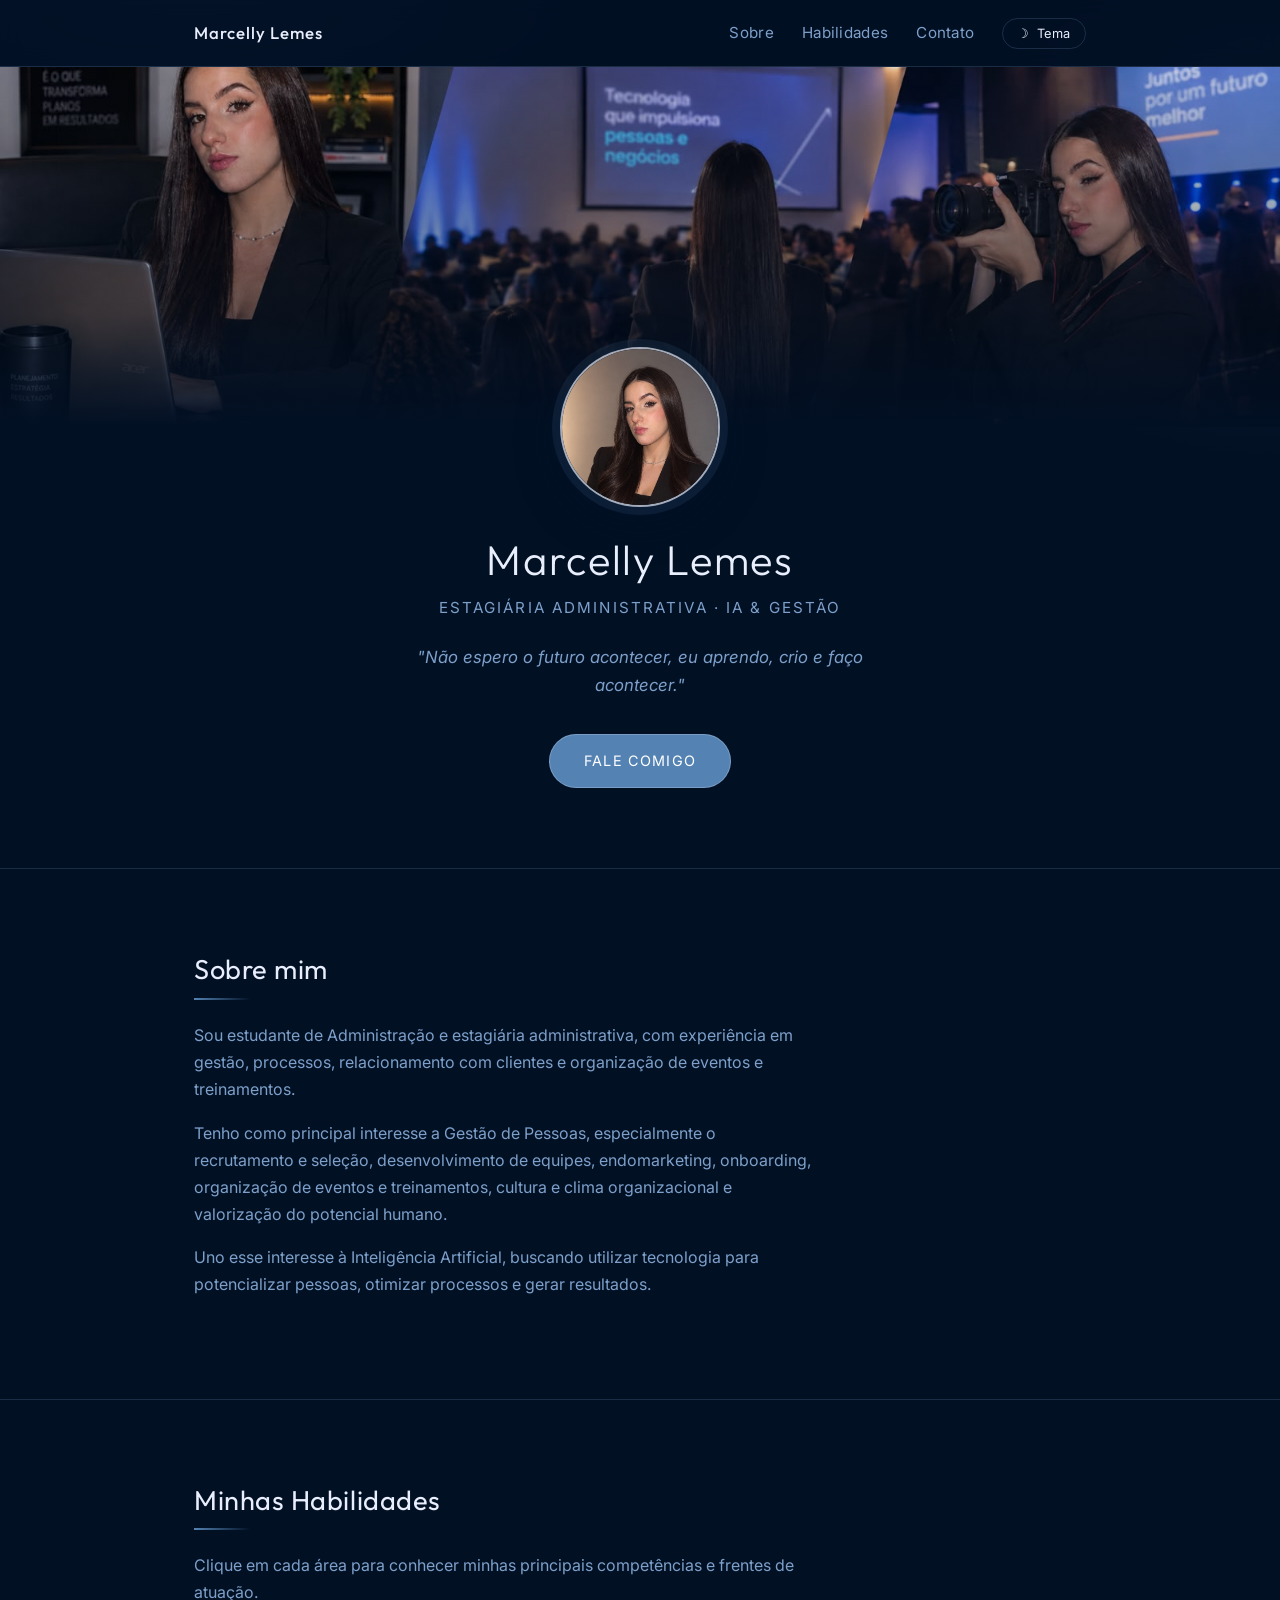
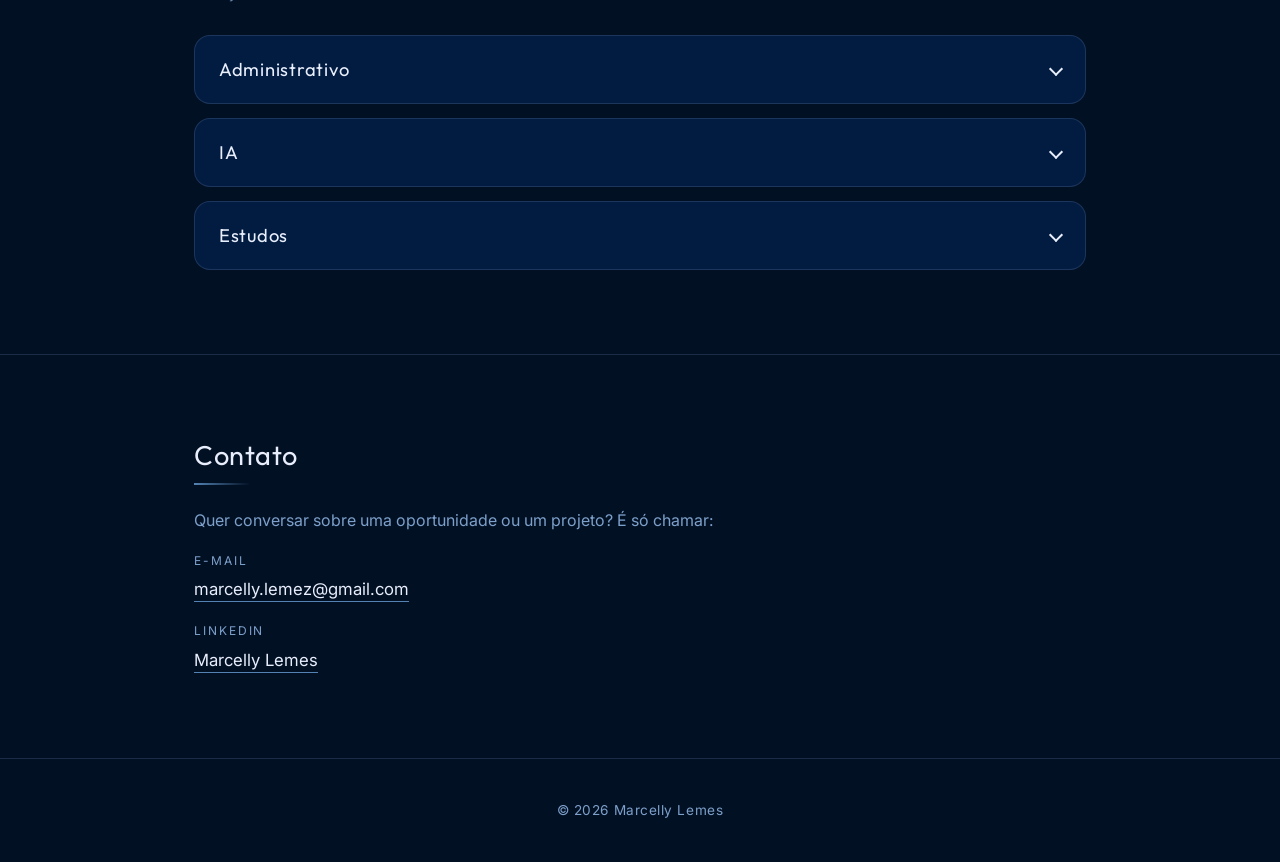
==== index.html @ 2c360062 "Site pessoal da Marcelly Lemes Página única em HTML/CSS/JS puros: topo com foto e capa, seções Sobre" ====
<!DOCTYPE html>
<html lang="pt-BR" data-theme="dark">
<head>
  <meta charset="UTF-8" />
  <meta name="viewport" content="width=device-width, initial-scale=1.0" />
  <title>Marcelly Lemes | Estagiária Administrativa</title>

  <!--
    Fontes do Google Fonts:
    - Outfit: títulos (ar geométrico e futurista)
    - Inter: texto do corpo (bem legível em telas)
    É só um <link>, não precisa instalar nada.
  -->
  <link rel="preconnect" href="https://fonts.googleapis.com" />
  <link rel="preconnect" href="https://fonts.gstatic.com" crossorigin />
  <link href="https://fonts.googleapis.com/css2?family=Inter:wght@400;500;600&family=Outfit:wght@300;400;500;600&display=swap" rel="stylesheet" />

  <!-- Caminho relativo: funciona mesmo se o site estiver numa subpasta -->
  <link rel="stylesheet" href="style.css" />

  <!--
    Este script roda ANTES da página aparecer.
    Lê o tema salvo no navegador e aplica no <html>, para o site
    já abrir na cor certa, sem "piscar".
  -->
  <script>
    (function () {
      try {
        var temaSalvo = localStorage.getItem("tema");
        if (temaSalvo === "light" || temaSalvo === "dark") {
          document.documentElement.setAttribute("data-theme", temaSalvo);
        }
      } catch (e) {
        // Se o navegador bloquear o localStorage, seguimos com o tema padrão.
      }
    })();
  </script>
</head>

<body>
  <!-- ======================= CABEÇALHO / MENU ======================= -->
  <header class="cabecalho">
    <div class="container cabecalho__conteudo">
      <a href="#topo" class="cabecalho__logo">Marcelly Lemes</a>

      <!-- Botão que vira "três risquinhos" no celular -->
      <button
        class="menu-botao"
        id="menuBotao"
        aria-label="Abrir menu"
        aria-expanded="false"
        aria-controls="menuLista"
      >
        <span class="menu-botao__risco"></span>
        <span class="menu-botao__risco"></span>
        <span class="menu-botao__risco"></span>
      </button>

      <nav class="menu">
        <ul class="menu__lista" id="menuLista">
          <li><a href="#sobre" class="menu__link">Sobre</a></li>
          <li><a href="#habilidades" class="menu__link">Habilidades</a></li>
          <li><a href="#contato" class="menu__link">Contato</a></li>
          <li>
            <!-- Botão que alterna entre tema escuro e claro -->
            <button class="tema-botao" id="temaBotao" aria-label="Alternar tema">
              <span class="tema-botao__icone" aria-hidden="true">&#9789;</span>
              <span class="tema-botao__texto">Tema</span>
            </button>
          </li>
        </ul>
      </nav>
    </div>
  </header>

  <main>
    <!-- ======================= TOPO (HERO) ======================= -->
    <section class="hero" id="topo">
      <!-- Imagem de capa ao fundo (com degradê por cima, feito no CSS) -->
      <div class="hero__capa" aria-hidden="true"></div>

      <div class="container hero__conteudo">
        <!-- Foto de perfil circular -->
        <img
          class="hero__foto"
          src="img/perfil.jpg"
          alt="Foto de Marcelly Lemes"
          width="160"
          height="160"
        />

        <h1 class="hero__titulo">Marcelly Lemes</h1>
        <p class="hero__cargo">Estagiária Administrativa &middot; IA &amp; Gestão</p>
        <p class="hero__frase">
          "Não espero o futuro acontecer, eu aprendo, crio e faço acontecer."
        </p>
        <a
          href="https://wa.me/qr/GWLLVHUDILP6O1"
          class="botao"
          target="_blank"
          rel="noopener"
        >Fale comigo</a>
      </div>
    </section>

    <!-- ======================= SOBRE ======================= -->
    <section class="secao secao--animada" id="sobre">
      <div class="container">
        <h2 class="secao__titulo">Sobre mim</h2>
        <p class="secao__texto">
          Sou estudante de Administração e estagiária administrativa, com
          experiência em gestão, processos, relacionamento com clientes e
          organização de eventos e treinamentos.
        </p>
        <p class="secao__texto">
          Tenho como principal interesse a Gestão de Pessoas, especialmente o
          recrutamento e seleção, desenvolvimento de equipes, endomarketing,
          onboarding, organização de eventos e treinamentos, cultura e clima
          organizacional e valorização do potencial humano.
        </p>
        <p class="secao__texto">
          Uno esse interesse à Inteligência Artificial, buscando utilizar
          tecnologia para potencializar pessoas, otimizar processos e gerar
          resultados.
        </p>
      </div>
    </section>

    <!-- ======================= HABILIDADES (ACORDEÃO) ======================= -->
    <section class="secao secao--animada" id="habilidades">
      <div class="container">
        <h2 class="secao__titulo">Minhas Habilidades</h2>
        <p class="secao__texto">
          Clique em cada área para conhecer minhas principais competências e
          frentes de atuação.
        </p>

        <!--
          Cada "habilidade" é um botão (o título) + um painel (a lista).
          O JavaScript abre um painel por vez e fecha os outros.
        -->
        <div class="acordeao" id="acordeao">

          <!-- Habilidade 1 -->
          <div class="acordeao__item">
            <button
              class="acordeao__titulo"
              aria-expanded="false"
              aria-controls="painel-administrativo"
              id="botao-administrativo"
            >
              <span>Administrativo</span>
              <span class="acordeao__seta" aria-hidden="true"></span>
            </button>
            <div
              class="acordeao__painel"
              id="painel-administrativo"
              role="region"
              aria-labelledby="botao-administrativo"
            >
              <ul class="acordeao__lista">
                <li>Organização de processos, rotinas administrativas, documentos e suporte às operações.</li>
                <li>Acompanhamento financeiro, lançamento de boletos e notas fiscais, organização de informações, controles, apoio à tomada de decisões e cobrança.</li>
                <li><strong>Relacionamento com Clientes:</strong> atendimento, comunicação, acompanhamento de clientes e construção de relacionamentos profissionais.</li>
                <li>Organização, acompanhamento e controle de contratos e documentos.</li>
                <li>Gerenciamento das mídias sociais, planejamento de ações, criação de conteúdos, comunicação digital e criação das estratégias de divulgação.</li>
                <li>Planejamento e organização de eventos, palestras, workshops, treinamentos e experiências educacionais.</li>
              </ul>
            </div>
          </div>

          <!-- Habilidade 2 -->
          <div class="acordeao__item">
            <button
              class="acordeao__titulo"
              aria-expanded="false"
              aria-controls="painel-ia"
              id="botao-ia"
            >
              <span>IA</span>
              <span class="acordeao__seta" aria-hidden="true"></span>
            </button>
            <div
              class="acordeao__painel"
              id="painel-ia"
              role="region"
              aria-labelledby="botao-ia"
            >
              <ul class="acordeao__lista">
                <li>Aplicação de ferramentas de IA para otimizar processos, aumentar produtividade e desenvolver novas soluções.</li>
                <li>Utilização da Inteligência Artificial para análise de informações, automação de tarefas, geração de relatórios e apoio à tomada de decisões.</li>
                <li><strong>Apoio Pedagógico e em Sala de Aula:</strong> suporte na organização, preparação e execução de aulas, treinamentos e atividades práticas.</li>
                <li>Desenvolvimento e estruturação de sites, páginas, projetos digitais e soluções voltadas para negócios.</li>
                <li>Criação e estruturação de automações para reduzir tarefas repetitivas, melhorar processos e aumentar a eficiência.</li>
              </ul>
            </div>
          </div>

          <!-- Habilidade 3 -->
          <div class="acordeao__item">
            <button
              class="acordeao__titulo"
              aria-expanded="false"
              aria-controls="painel-estudos"
              id="botao-estudos"
            >
              <span>Estudos</span>
              <span class="acordeao__seta" aria-hidden="true"></span>
            </button>
            <div
              class="acordeao__painel"
              id="painel-estudos"
              role="region"
              aria-labelledby="botao-estudos"
            >
              <ul class="acordeao__lista">
                <li>Busca contínua por conhecimento, novas tecnologias, ferramentas e metodologias aplicáveis ao mercado.</li>
                <li><strong>Projetos de Pesquisa e Inovação:</strong> participação em projetos científicos relacionados à Inteligência Artificial e sua aplicação no ambiente educacional.</li>
                <li><strong>Gestão de Empresas:</strong> visão integrada de processos, pessoas, tecnologia e estratégias para apoiar o desenvolvimento e os resultados das organizações.</li>
                <li><strong>Tecnologia e Inovação:</strong> integração entre tecnologia, Inteligência Artificial e gestão para desenvolver soluções práticas e inovadoras.</li>
              </ul>
            </div>
          </div>

        </div>
      </div>
    </section>

    <!-- ======================= CONTATO ======================= -->
    <section class="secao secao--animada" id="contato">
      <div class="container">
        <h2 class="secao__titulo">Contato</h2>
        <p class="secao__texto">
          Quer conversar sobre uma oportunidade ou um projeto? É só chamar:
        </p>
        <ul class="contato__lista">
          <li>
            <span class="contato__rotulo">E-mail</span>
            <a href="mailto:marcelly.lemez@gmail.com" class="contato__link">
              marcelly.lemez@gmail.com
            </a>
          </li>
          <li>
            <span class="contato__rotulo">LinkedIn</span>
            <a
              href="https://www.linkedin.com/in/marcellylemes"
              class="contato__link"
              target="_blank"
              rel="noopener"
            >
              Marcelly Lemes
            </a>
          </li>
        </ul>
      </div>
    </section>
  </main>

  <!-- ======================= RODAPÉ ======================= -->
  <footer class="rodape">
    <div class="container">
      <p>&copy; <span id="ano"></span> Marcelly Lemes</p>
    </div>
  </footer>

  <!-- Caminho relativo para o JavaScript -->
  <script src="script.js"></script>
</body>
</html>
---- style.css ----
/* =====================================================================
   VARIÁVEIS DE COR  (TEMA ESCURO = PADRÃO)
   ---------------------------------------------------------------------
   Todas as cores ficam guardadas aqui, em "variáveis CSS".
   Para mudar o visual do site inteiro, basta trocar estes valores.
   Paleta em tons de azul: do azul quase preto ao azul acinzentado.
   ===================================================================== */
:root {
  --cor-fundo: #021024;          /* fundo geral (azul mais escuro) */
  --cor-superficie: #052659;     /* cartões, cabeçalho, acordeão */
  --cor-destaque: #5483b3;       /* botões, links, detalhes */
  --cor-texto-suave: #7da0ca;    /* textos secundários (azul acinzentado) */
  --cor-texto: #e8eefb;          /* texto principal (branco levemente azul) */

  --cor-borda: rgba(125, 160, 202, 0.20);   /* linhas e bordas sutis */
  --cor-brilho: rgba(84, 131, 179, 0.35);   /* brilho azul suave */

  --largura-maxima: 940px;       /* largura máxima do conteúdo */
  --raio: 16px;                  /* arredondamento das bordas */
  --transicao: 0.25s ease;       /* velocidade padrão das animações */
}

/* =====================================================================
   TEMA CLARO
   ---------------------------------------------------------------------
   Quando o <html> recebe data-theme="light" (pelo botão de tema),
   só reescrevemos as cores. O resto do CSS continua igual.
   ===================================================================== */
:root[data-theme="light"] {
  --cor-fundo: #eef3fa;
  --cor-superficie: #ffffff;
  --cor-destaque: #052659;
  --cor-texto-suave: #5a7aa5;
  --cor-texto: #021024;

  --cor-borda: rgba(5, 38, 89, 0.14);
  --cor-brilho: rgba(84, 131, 179, 0.22);
}

/* =====================================================================
   RESET BÁSICO
   ---------------------------------------------------------------------
   Tira margens/paddings padrão do navegador e faz padding + borda
   contarem dentro da largura do elemento (box-sizing).
   ===================================================================== */
* {
  margin: 0;
  padding: 0;
  box-sizing: border-box;
}

/* Rolagem suave ao clicar nos links de âncora (#sobre, #contato...) */
html {
  scroll-behavior: smooth;
}

/* =====================================================================
   CORPO DA PÁGINA
   ---------------------------------------------------------------------
   O fundo tem, além da cor sólida, dois "brilhos" de luz azul bem
   suaves (radial-gradient) que dão o toque futurista sem poluir.
   ===================================================================== */
body {
  color: var(--cor-texto);
  background-color: var(--cor-fundo);
  background-image:
    radial-gradient(60vw 40vw at 15% -10%, rgba(84, 131, 179, 0.18), transparent 60%),
    radial-gradient(50vw 40vw at 100% 20%, rgba(125, 160, 202, 0.12), transparent 55%);
  background-attachment: fixed;   /* os brilhos ficam parados ao rolar */
  font-family: "Inter", -apple-system, BlinkMacSystemFont, "Segoe UI", Roboto, sans-serif;
  line-height: 1.7;
  transition: background-color var(--transicao), color var(--transicao);
}

/* Títulos usam a fonte Outfit, leve e com letras mais espaçadas */
h1, h2, h3 {
  font-family: "Outfit", -apple-system, BlinkMacSystemFont, "Segoe UI", Roboto, sans-serif;
  font-weight: 400;
  line-height: 1.2;
  letter-spacing: 0.02em;
}

/* =====================================================================
   CONTAINER  (centraliza o conteúdo e limita a largura)
   ===================================================================== */
.container {
  width: 100%;
  max-width: var(--largura-maxima);
  margin: 0 auto;
  padding: 0 24px;
}

/* =====================================================================
   CABEÇALHO / MENU
   ===================================================================== */
.cabecalho {
  position: sticky;              /* gruda no topo ao rolar */
  top: 0;
  z-index: 20;
  background-color: color-mix(in srgb, var(--cor-fundo) 80%, transparent);
  backdrop-filter: blur(10px);   /* leve desfoque no que passa por trás */
  border-bottom: 1px solid var(--cor-borda);
  transition: background-color var(--transicao), border-color var(--transicao);
}

.cabecalho__conteudo {
  display: flex;
  align-items: center;
  justify-content: space-between;
  min-height: 66px;
}

.cabecalho__logo {
  font-family: "Outfit", sans-serif;
  font-weight: 500;
  font-size: 1.05rem;
  letter-spacing: 0.06em;
  color: var(--cor-texto);
  text-decoration: none;
}

.menu__lista {
  list-style: none;              /* tira as bolinhas da lista */
  display: flex;
  align-items: center;
  gap: 28px;
}

.menu__link {
  color: var(--cor-texto-suave);
  text-decoration: none;
  font-size: 0.95rem;
  letter-spacing: 0.02em;
  transition: color var(--transicao);
}

.menu__link:hover {
  color: var(--cor-texto);
}

/* Botão de alternar tema (formato de "pílula") */
.tema-botao {
  display: inline-flex;
  align-items: center;
  gap: 7px;
  background: transparent;
  border: 1px solid var(--cor-borda);
  color: var(--cor-texto);
  padding: 7px 14px;
  border-radius: 999px;
  cursor: pointer;
  font-family: inherit;
  font-size: 0.8rem;
  letter-spacing: 0.04em;
  transition: border-color var(--transicao), color var(--transicao), background-color var(--transicao);
}

.tema-botao:hover {
  border-color: var(--cor-destaque);
  background-color: color-mix(in srgb, var(--cor-destaque) 14%, transparent);
}

/* =====================================================================
   BOTÃO "TRÊS RISQUINHOS" (HAMBÚRGUER)
   ---------------------------------------------------------------------
   Escondido no computador; aparece só no celular (ver @media no fim).
   ===================================================================== */
.menu-botao {
  display: none;
  flex-direction: column;
  gap: 5px;
  background: transparent;
  border: none;
  cursor: pointer;
  padding: 8px;
}

.menu-botao__risco {
  display: block;
  width: 24px;
  height: 2px;
  background-color: var(--cor-texto);
  transition: transform var(--transicao), opacity var(--transicao);
}

/* Menu aberto: os riscos viram um "X" */
.menu-botao.ativo .menu-botao__risco:nth-child(1) {
  transform: translateY(7px) rotate(45deg);
}
.menu-botao.ativo .menu-botao__risco:nth-child(2) {
  opacity: 0;
}
.menu-botao.ativo .menu-botao__risco:nth-child(3) {
  transform: translateY(-7px) rotate(-45deg);
}

/* =====================================================================
   TOPO (HERO)
   ===================================================================== */
.hero {
  position: relative;
  overflow: hidden;
  text-align: center;
  padding-bottom: 80px;          /* espaço só embaixo; a capa fica no topo */
}

/* Faixa de capa no topo.
   A imagem tem proporção 1600x595. Usando "aspect-ratio" igual à da
   imagem, a faixa tem exatamente a altura certa para mostrar a foto
   INTEIRA, sem cortar. O max-height evita que fique gigante em telas
   muito largas. */
.hero__capa {
  width: 100%;
  aspect-ratio: 1600 / 595;
  max-height: 360px;
  background-image:
    linear-gradient(180deg, rgba(2, 16, 36, 0.10) 0%, rgba(2, 16, 36, 0.50) 68%, var(--cor-fundo) 100%),
    url("img/capa.jpg");
  background-position: center;
  background-size: cover;
}

/* Conteúdo do topo: vem logo abaixo da capa, mas com margem negativa
   para a foto de perfil "subir" e ficar por cima da faixa. */
.hero__conteudo {
  position: relative;
  z-index: 1;
  margin-top: -80px;
  display: flex;
  flex-direction: column;
  align-items: center;
}

/* Foto de perfil redonda, com borda fina e brilho azul suave */
.hero__foto {
  width: 160px;
  height: 160px;
  border-radius: 50%;
  object-fit: cover;             /* recorta a foto sem distorcer */
  object-position: center 20%;   /* mostra a parte de cima (o rosto), não o centro */
  border: 2px solid rgba(232, 238, 251, 0.7);
  box-shadow: 0 0 0 8px rgba(84, 131, 179, 0.12),
              0 12px 40px rgba(2, 16, 36, 0.6);
  margin-bottom: 28px;
}

.hero__titulo {
  font-size: 2.6rem;
  font-weight: 300;
  letter-spacing: 0.04em;
  /* Usa a cor de texto do tema (não mais branco fixo), porque o título
     fica sobre o fundo da seção, não sobre a foto — no tema claro esse
     fundo é claro, e um branco fixo ficaria invisível. */
  color: var(--cor-texto);
}

.hero__cargo {
  margin-top: 10px;
  font-size: 0.95rem;
  letter-spacing: 0.14em;
  text-transform: uppercase;
  color: var(--cor-texto-suave);
}

.hero__frase {
  max-width: 480px;
  margin: 22px auto 34px;
  color: var(--cor-texto-suave);  /* acompanha o tema, em vez de um tom fixo */
  font-style: italic;
  font-size: 1.05rem;
}

/* =====================================================================
   BOTÃO PRINCIPAL  (ex.: "Fale comigo")
   ===================================================================== */
.botao {
  display: inline-block;
  background-color: var(--cor-destaque);
  color: #ffffff;
  text-decoration: none;
  font-size: 0.9rem;
  letter-spacing: 0.08em;
  text-transform: uppercase;
  padding: 14px 34px;
  border-radius: 999px;
  border: 1px solid rgba(232, 238, 251, 0.25);
  transition: transform var(--transicao), box-shadow var(--transicao);
}

.botao:hover {
  transform: translateY(-2px);
  box-shadow: 0 10px 30px var(--cor-brilho);
}

/* =====================================================================
   SEÇÕES (Sobre, Habilidades, Contato)
   ===================================================================== */
.secao {
  padding: 84px 0;
  border-top: 1px solid var(--cor-borda);
}

/* Título com uma linha fina em degradê azul embaixo (toque futurista) */
.secao__titulo {
  position: relative;
  font-size: 1.7rem;
  font-weight: 400;
  padding-bottom: 14px;
  margin-bottom: 22px;
}

.secao__titulo::after {
  content: "";
  position: absolute;
  left: 0;
  bottom: 0;
  width: 56px;
  height: 2px;
  background: linear-gradient(90deg, var(--cor-destaque), transparent);
}

.secao__texto {
  color: var(--cor-texto-suave);
  margin-bottom: 16px;
  max-width: 620px;
}

/* =====================================================================
   ANIMAÇÃO DE ENTRADA
   ---------------------------------------------------------------------
   As seções com a classe "secao--animada" começam invisíveis e um
   pouco abaixo. O JavaScript adiciona a classe "visivel" quando a
   seção entra na tela, e aí ela sobe suavemente.
   ===================================================================== */
.secao--animada {
  opacity: 0;
  transform: translateY(24px);
  transition: opacity 0.6s ease, transform 0.6s ease;
}

.secao--animada.visivel {
  opacity: 1;
  transform: translateY(0);
}

/* Se a pessoa preferir menos animações no sistema, respeitamos isso */
@media (prefers-reduced-motion: reduce) {
  .secao--animada {
    opacity: 1;
    transform: none;
    transition: none;
  }
  html {
    scroll-behavior: auto;
  }
}

/* =====================================================================
   ACORDEÃO DE HABILIDADES
   ---------------------------------------------------------------------
   Cada item tem um título (botão) e um painel (a lista de funções).
   O painel abre com uma transição de altura. Um abre por vez.
   ===================================================================== */
.acordeao {
  margin-top: 28px;
  display: flex;
  flex-direction: column;
  gap: 14px;
}

.acordeao__item {
  background-color: color-mix(in srgb, var(--cor-superficie) 55%, transparent);
  border: 1px solid var(--cor-borda);
  border-radius: var(--raio);
  overflow: hidden;
  transition: border-color var(--transicao), box-shadow var(--transicao);
}

/* Item aberto ganha um leve brilho azul na borda */
.acordeao__item.aberto {
  border-color: var(--cor-destaque);
  box-shadow: 0 0 28px var(--cor-brilho);
}

.acordeao__titulo {
  width: 100%;
  display: flex;
  align-items: center;
  justify-content: space-between;
  gap: 16px;
  background: transparent;
  border: none;
  cursor: pointer;
  color: var(--cor-texto);
  font-family: "Outfit", sans-serif;
  font-size: 1.15rem;
  letter-spacing: 0.04em;
  padding: 22px 24px;
  text-align: left;
  transition: color var(--transicao);
}

.acordeao__titulo:hover {
  color: var(--cor-destaque);
}

/* Seta: um pequeno "v" feito com duas bordas, que gira quando abre */
.acordeao__seta {
  width: 10px;
  height: 10px;
  border-right: 2px solid currentColor;
  border-bottom: 2px solid currentColor;
  transform: rotate(45deg);           /* aponta para baixo */
  transition: transform var(--transicao);
  flex-shrink: 0;
}

.acordeao__item.aberto .acordeao__seta {
  transform: rotate(-135deg);         /* aponta para cima quando aberto */
}

/* Painel: fechado tem altura 0; o JavaScript define a altura real ao abrir */
.acordeao__painel {
  max-height: 0;
  overflow: hidden;
  transition: max-height 0.35s ease;
}

.acordeao__lista {
  list-style: none;
  padding: 4px 24px 24px;
  display: flex;
  flex-direction: column;
  gap: 12px;
}

.acordeao__lista li {
  position: relative;
  padding-left: 20px;
  color: var(--cor-texto-suave);
  line-height: 1.6;              /* respiro extra: os textos agora são mais longos */
}

/* Quando a função tem um "rótulo" em destaque (ex.: "Relacionamento com Clientes:") */
.acordeao__lista li strong {
  color: var(--cor-texto);
  font-weight: 600;
}

/* Marcador em forma de "+" delicado antes de cada função */
.acordeao__lista li::before {
  content: "+";
  position: absolute;
  left: 0;
  top: 0;
  color: var(--cor-destaque);
}

/* =====================================================================
   CONTATO
   ===================================================================== */
.contato__lista {
  list-style: none;
  display: flex;
  flex-direction: column;
  gap: 18px;
  margin-top: 6px;
}

.contato__rotulo {
  display: block;
  font-size: 0.75rem;
  letter-spacing: 0.16em;
  text-transform: uppercase;
  color: var(--cor-texto-suave);
  margin-bottom: 4px;
}

.contato__link {
  color: var(--cor-texto);
  text-decoration: none;
  font-size: 1.05rem;
  border-bottom: 1px solid var(--cor-destaque);
  padding-bottom: 2px;
  transition: color var(--transicao);
}

.contato__link:hover {
  color: var(--cor-destaque);
}

/* =====================================================================
   RODAPÉ
   ===================================================================== */
.rodape {
  padding: 40px 0;
  border-top: 1px solid var(--cor-borda);
  text-align: center;
  color: var(--cor-texto-suave);
  font-size: 0.85rem;
  letter-spacing: 0.04em;
}

/* =====================================================================
   RESPONSIVO — CELULAR E TABLET (telas até 820px)
   ---------------------------------------------------------------------
   O menu horizontal some e vira o botão de três risquinhos.
   A lista de links aparece só quando o menu está aberto.
   ===================================================================== */
@media (max-width: 820px) {
  .menu-botao {
    display: flex;
  }

  .menu__lista {
    display: none;
    position: absolute;
    top: 66px;
    left: 0;
    right: 0;
    flex-direction: column;
    gap: 0;
    background-color: var(--cor-fundo);
    border-bottom: 1px solid var(--cor-borda);
    padding: 8px 0 16px;
  }

  .menu__lista.aberto {
    display: flex;
  }

  .menu__lista li {
    width: 100%;
  }

  .menu__link {
    display: block;
    padding: 14px 24px;
  }

  .menu__lista li:last-child {
    padding: 12px 24px 0;
  }

  .hero {
    padding-bottom: 60px;
  }

  .hero__titulo {
    font-size: 2rem;
  }

  .hero__foto {
    width: 130px;
    height: 130px;
  }

  /* No celular a foto sobe um pouco menos sobre a capa */
  .hero__conteudo {
    margin-top: -64px;
  }

  .secao {
    padding: 60px 0;
  }
}
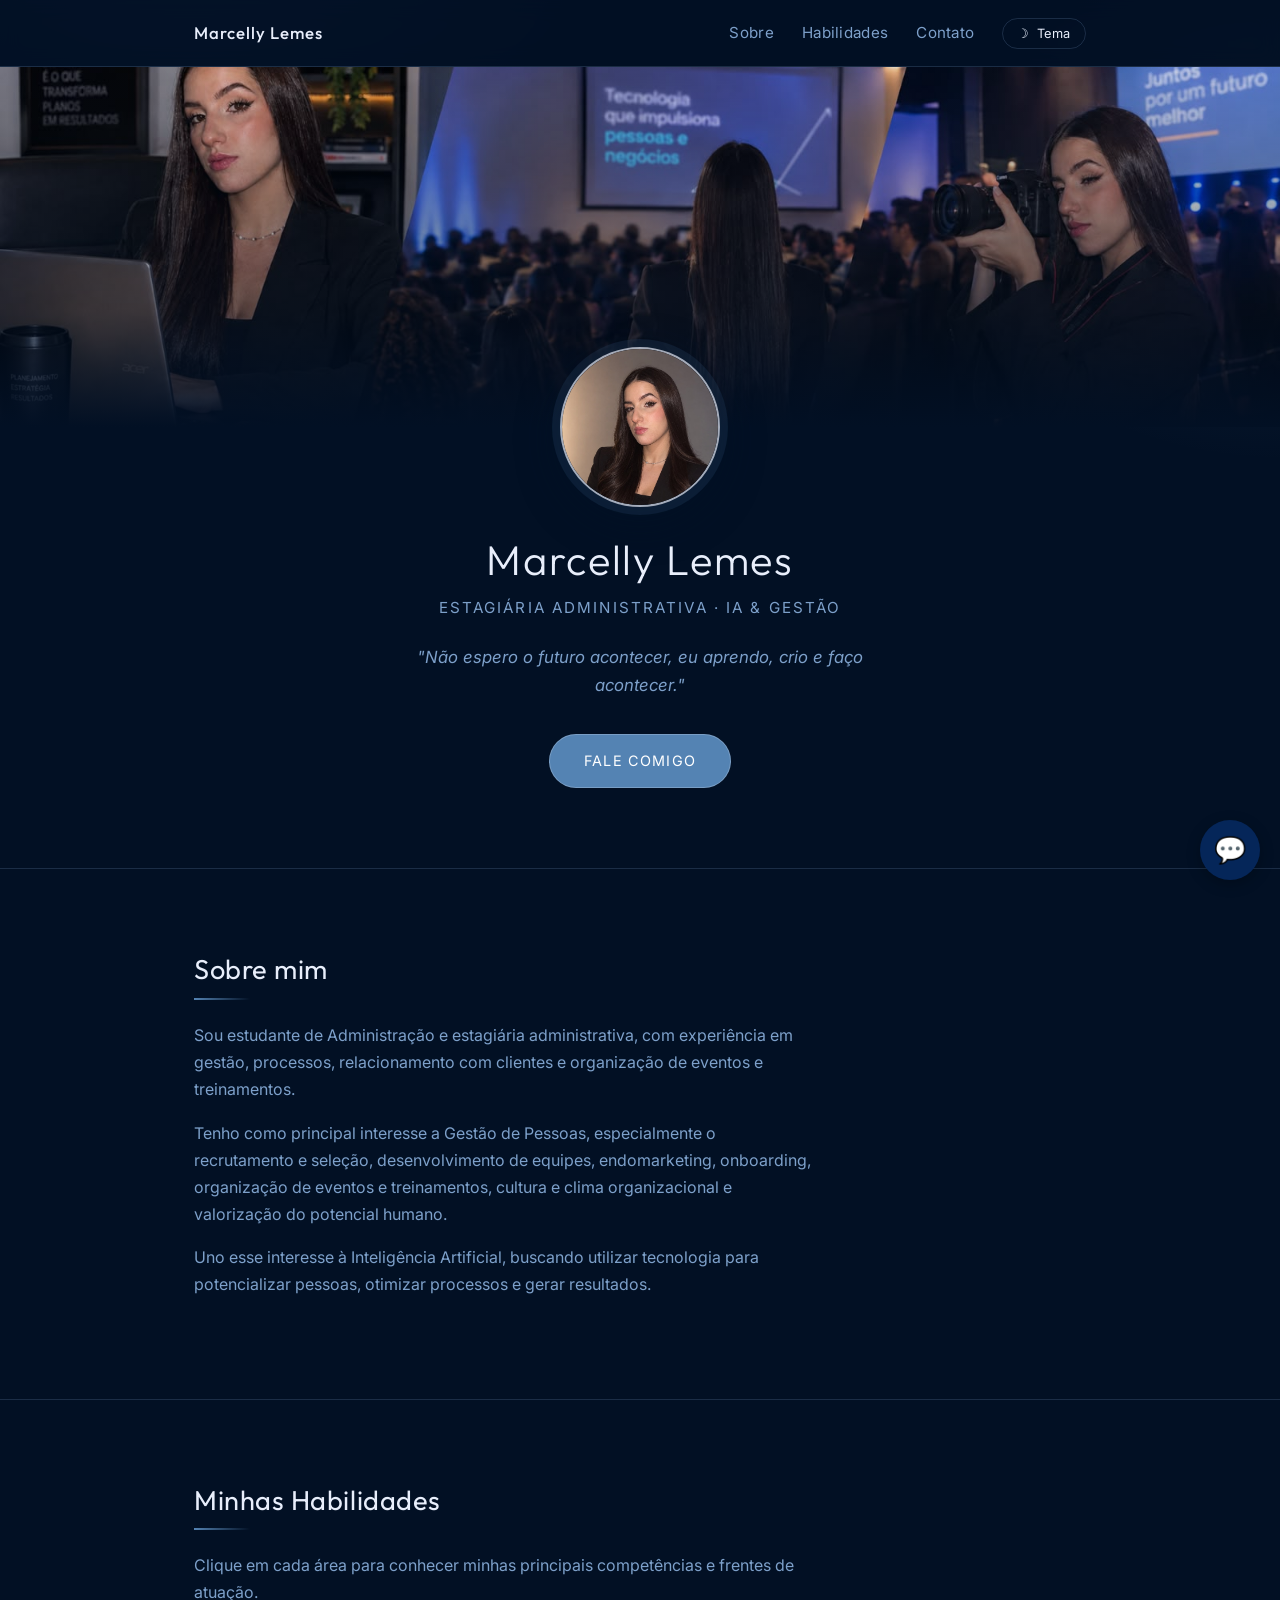
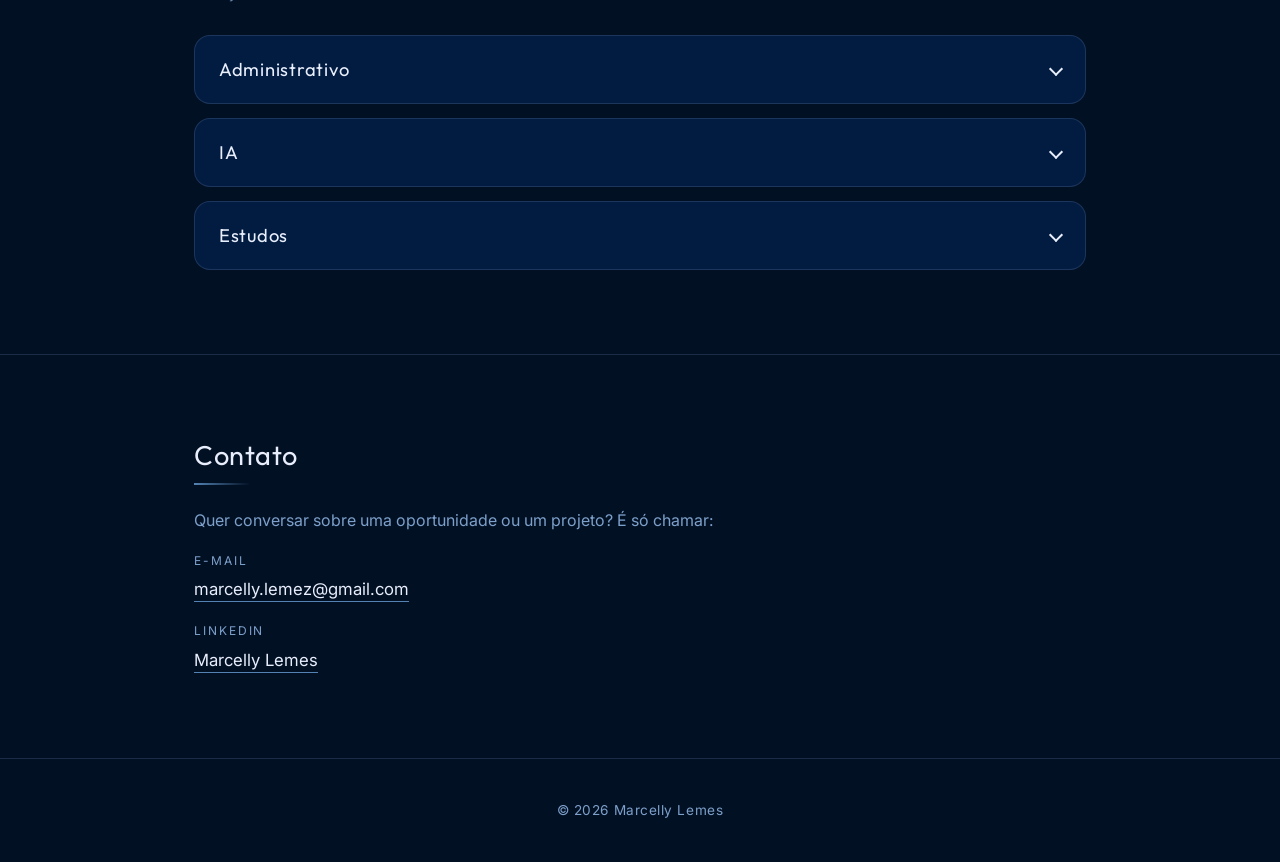
==== commit 0006bca0: "Add files via upload" ====
--- a/index.html
+++ b/index.html
@@ -265,5 +265,68 @@
 
   <!-- Caminho relativo para o JavaScript -->
   <script src="script.js"></script>
+
+<!-- Assistente de Vendas com IA -->
+<style>
+  #av-btn{position:fixed;right:20px;bottom:20px;width:60px;height:60px;border-radius:50%;border:0;
+    background:#052659;color:#fff;font-size:26px;cursor:pointer;box-shadow:0 4px 14px rgba(0,0,0,.25);z-index:9999}
+  #av-box{position:fixed;right:20px;bottom:90px;width:340px;max-width:calc(100vw - 40px);height:460px;
+    background:#fff;border-radius:14px;box-shadow:0 8px 30px rgba(0,0,0,.25);display:none;flex-direction:column;
+    overflow:hidden;z-index:9999;font-family:system-ui,sans-serif}
+  #av-head{background:#021024;color:#fff;padding:12px 14px;font-weight:600}
+  #av-head small{display:block;font-weight:400;opacity:.8;font-size:11px}
+  #av-msgs{flex:1;overflow-y:auto;padding:12px;background:#f6f7fb}
+  .av-m{margin:6px 0;padding:9px 12px;border-radius:12px;max-width:85%;white-space:pre-wrap;
+    overflow-wrap:anywhere;font-size:14px;line-height:1.4}
+  .av-u{background:#052659;color:#fff;margin-left:auto}
+  .av-a{background:#fff;border:1px solid #e3e6ef}
+  .av-a a{color:#021024;font-weight:600}
+  #av-form{display:flex;border-top:1px solid #e3e6ef}
+  #av-in{flex:1;border:0;padding:12px;font-size:14px;outline:none}
+  #av-send{border:0;background:#021024;color:#fff;padding:0 16px;cursor:pointer}
+</style>
+<button id="av-btn" aria-label="Falar com a assistente">&#128172;</button>
+<div id="av-box">
+  <div id="av-head">Assistente de vendas<small>Atendimento por assistente virtual</small></div>
+  <div id="av-msgs"></div>
+  <form id="av-form"><input id="av-in" placeholder="Digite sua mensagem..." autocomplete="off">
+    <button id="av-send">Enviar</button></form>
+</div>
+<script>
+(() => {
+  const WORKER_URL = "https://assistente-vendas.edusiaia.workers.dev";
+  const hist = [];
+  const box = document.getElementById("av-box"), msgs = document.getElementById("av-msgs");
+  // Escapa o texto e transforma URLs em links clicáveis
+  const linkar = (t) => t
+    .replace(/[&<>"]/g, (c) => ({ "&": "&amp;", "<": "&lt;", ">": "&gt;", '"': "&quot;" }[c]))
+    .replace(/https?:\/\/[^\s<]+[^\s<.,;:!?)]/g,
+      (u) => `<a href="${u}" target="_blank" rel="noopener">${u}</a>`);
+  const add = (txt, cls) => { const d = document.createElement("div"); d.className = "av-m " + cls;
+    if (cls === "av-a") d.innerHTML = linkar(txt); else d.textContent = txt;
+    msgs.appendChild(d); msgs.scrollTop = msgs.scrollHeight; return d; };
+  document.getElementById("av-btn").onclick = () => {
+    box.style.display = box.style.display === "flex" ? "none" : "flex";
+    if (!msgs.children.length) add("Olá! Como posso ajudar você hoje?", "av-a");
+  };
+  document.getElementById("av-form").onsubmit = async (ev) => {
+    ev.preventDefault();
+    const inp = document.getElementById("av-in"), txt = inp.value.trim();
+    if (!txt) return; inp.value = "";
+    add(txt, "av-u"); hist.push({ role: "user", content: txt });
+    const wait = add("digitando...", "av-a");
+    try {
+      const r = await fetch(WORKER_URL, { method: "POST", headers: { "Content-Type": "application/json" },
+        body: JSON.stringify({ messages: hist }) });
+      const data = await r.json();
+      const resp = data.reply || data.error || "Não consegui responder agora.";
+      wait.innerHTML = linkar(resp);
+      if (data.reply) hist.push({ role: "assistant", content: data.reply }); else hist.pop();
+    } catch { wait.textContent = "Falha de conexão. Tente novamente."; hist.pop(); }
+    msgs.scrollTop = msgs.scrollHeight;
+  };
+})();
+</script>
+
 </body>
 </html>
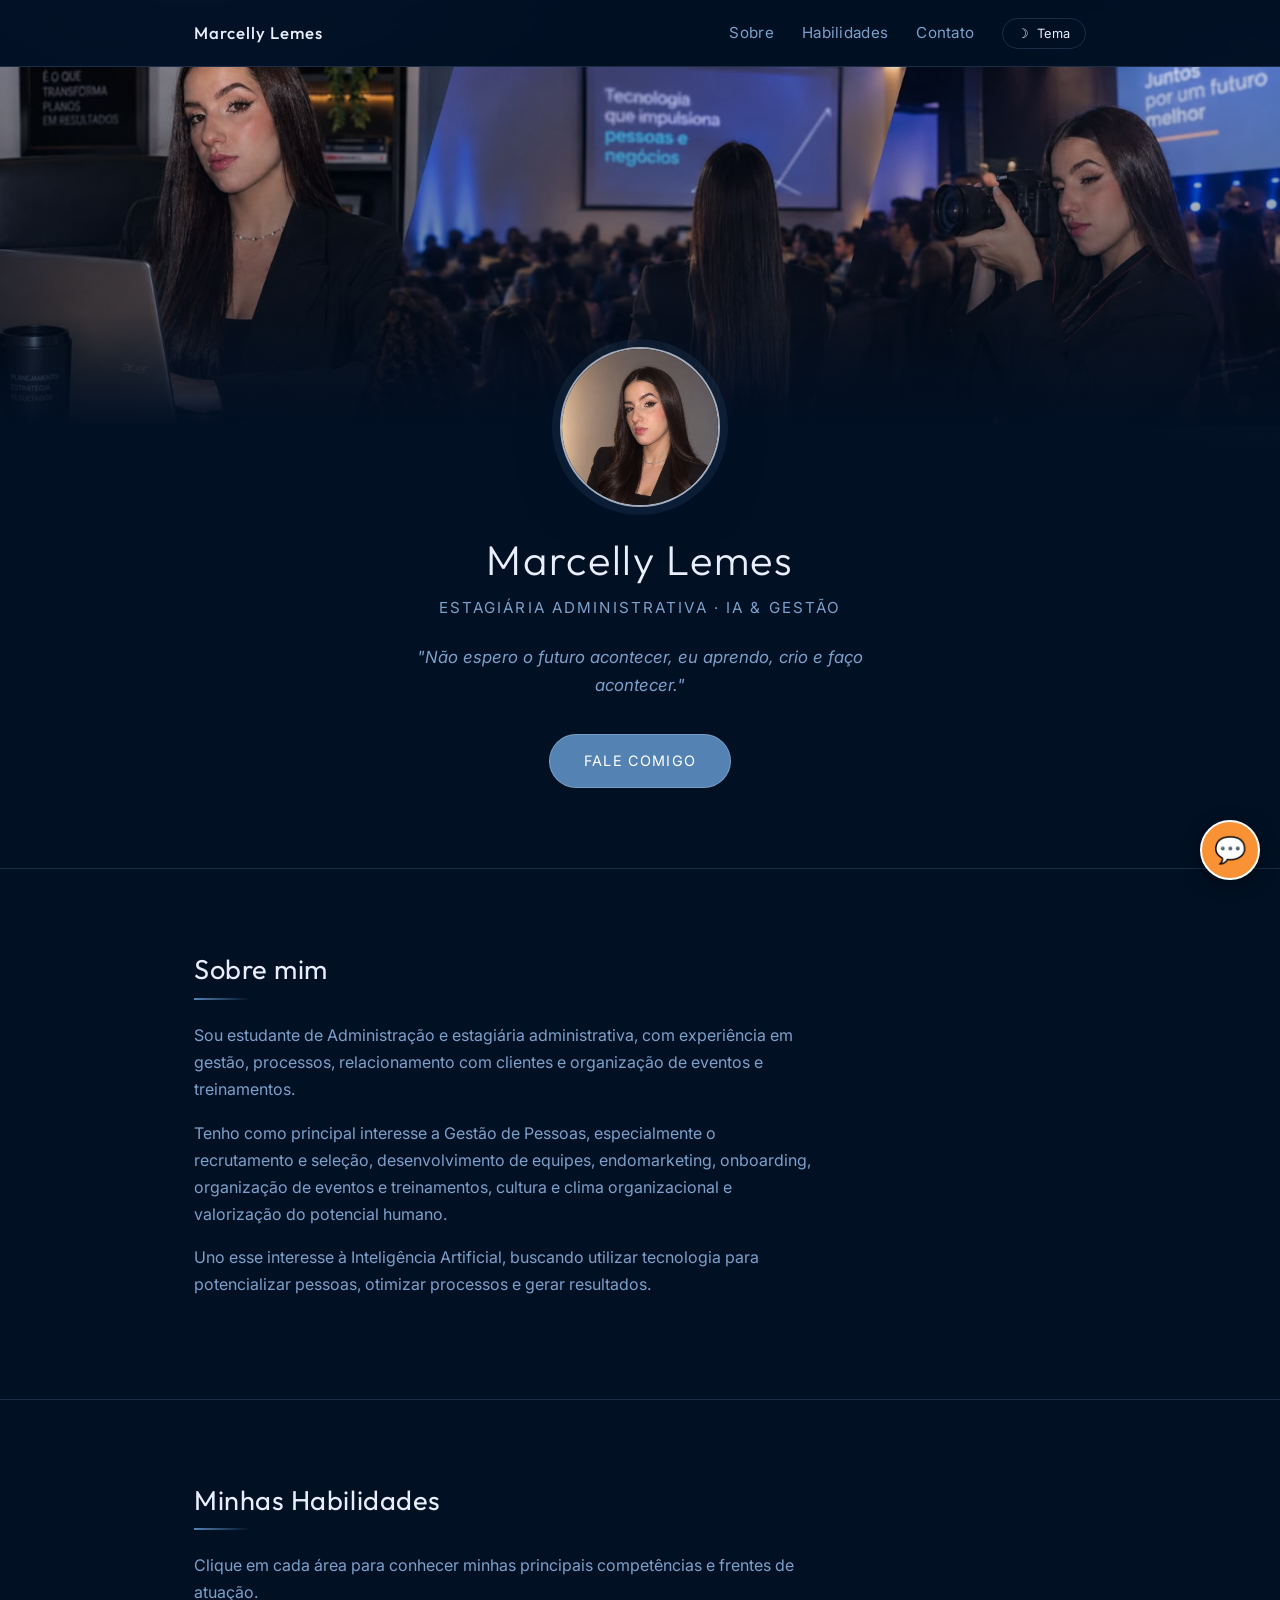
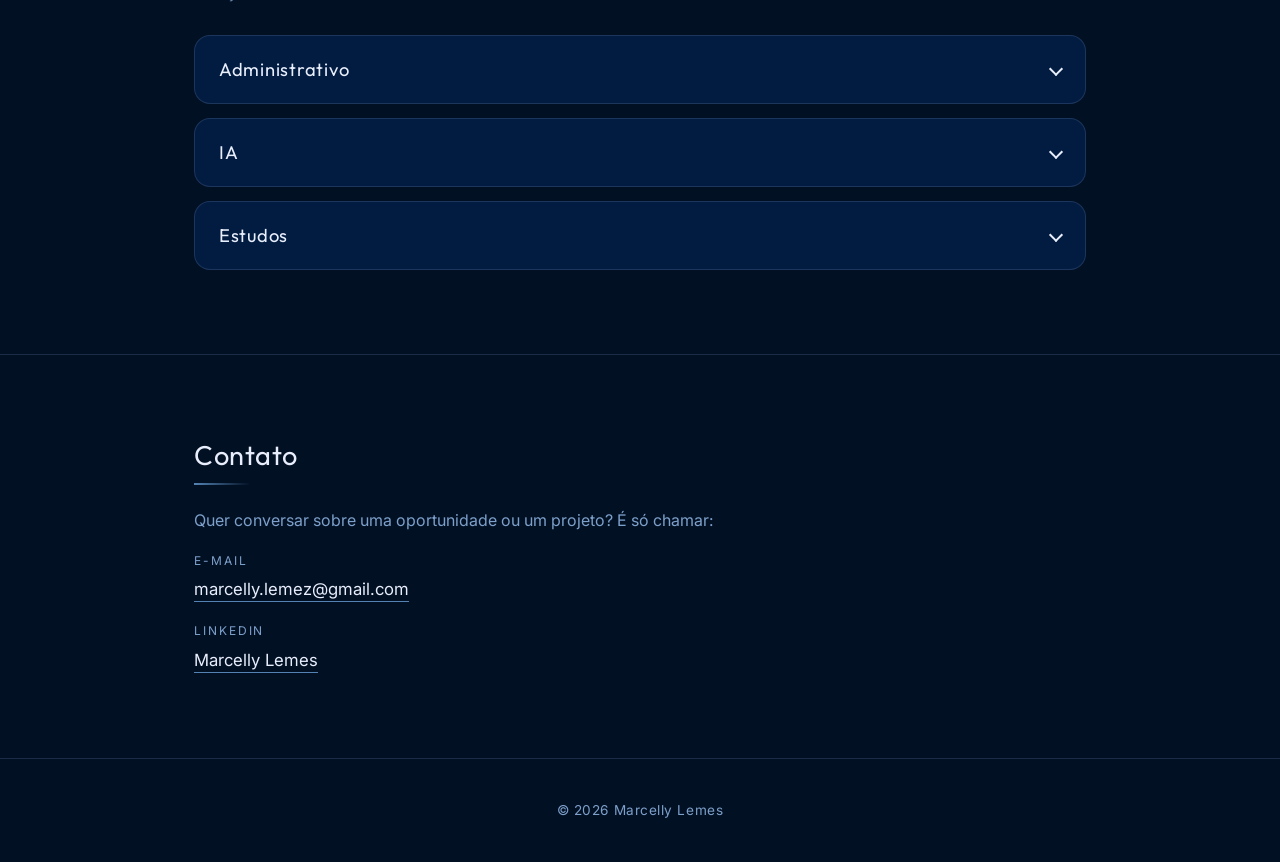
==== commit 7edbd800: "Restaura index.html (corrige erro 404 no GitHub Pages) O index.html tinha sido apagado do repositóri" ====
--- a/index.html
+++ b/index.html
@@ -269,7 +269,7 @@
 <!-- Assistente de Vendas com IA -->
 <style>
   #av-btn{position:fixed;right:20px;bottom:20px;width:60px;height:60px;border-radius:50%;border:0;
-    background:#052659;color:#fff;font-size:26px;cursor:pointer;box-shadow:0 4px 14px rgba(0,0,0,.25);z-index:9999}
+    background:#F89235;color:#fff;font-size:26px;cursor:pointer;box-shadow:0 4px 18px rgba(0,0,0,.45);border:2px solid #fff;z-index:9999}
   #av-box{position:fixed;right:20px;bottom:90px;width:340px;max-width:calc(100vw - 40px);height:460px;
     background:#fff;border-radius:14px;box-shadow:0 8px 30px rgba(0,0,0,.25);display:none;flex-direction:column;
     overflow:hidden;z-index:9999;font-family:system-ui,sans-serif}
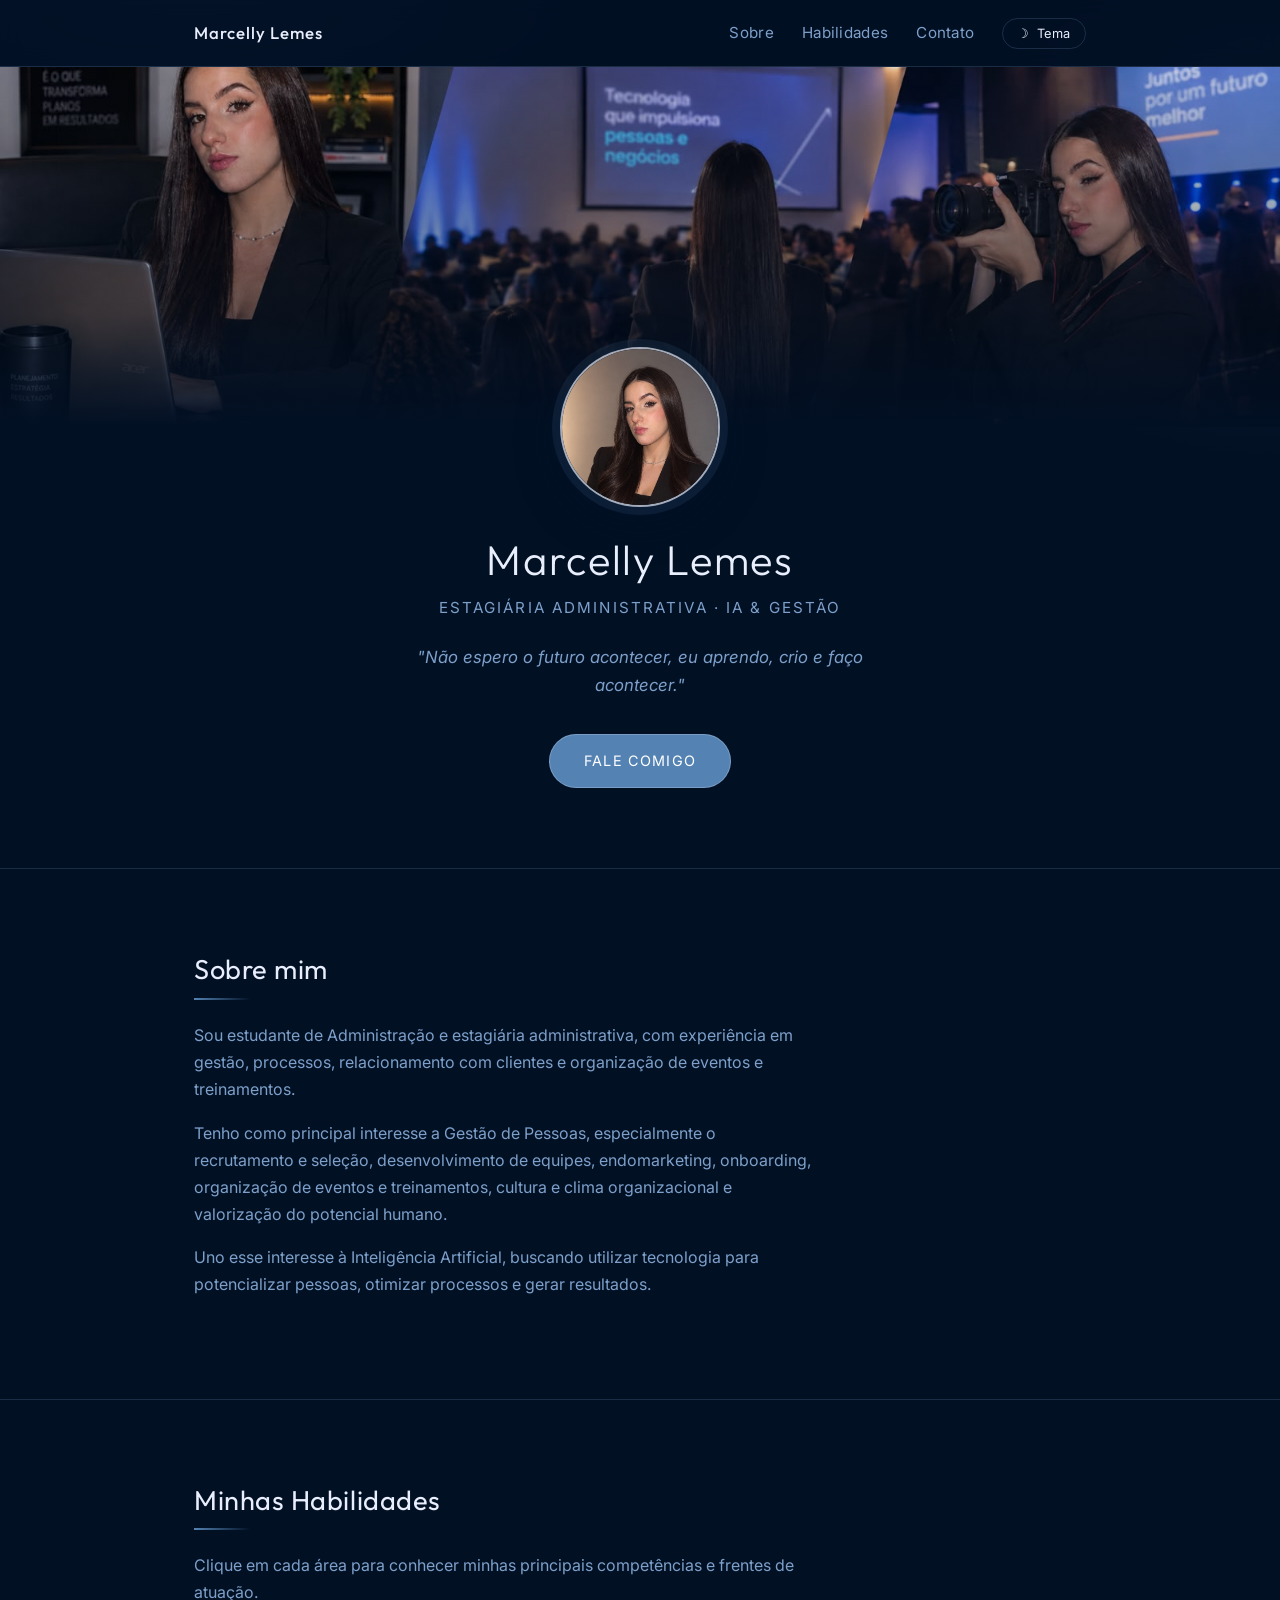
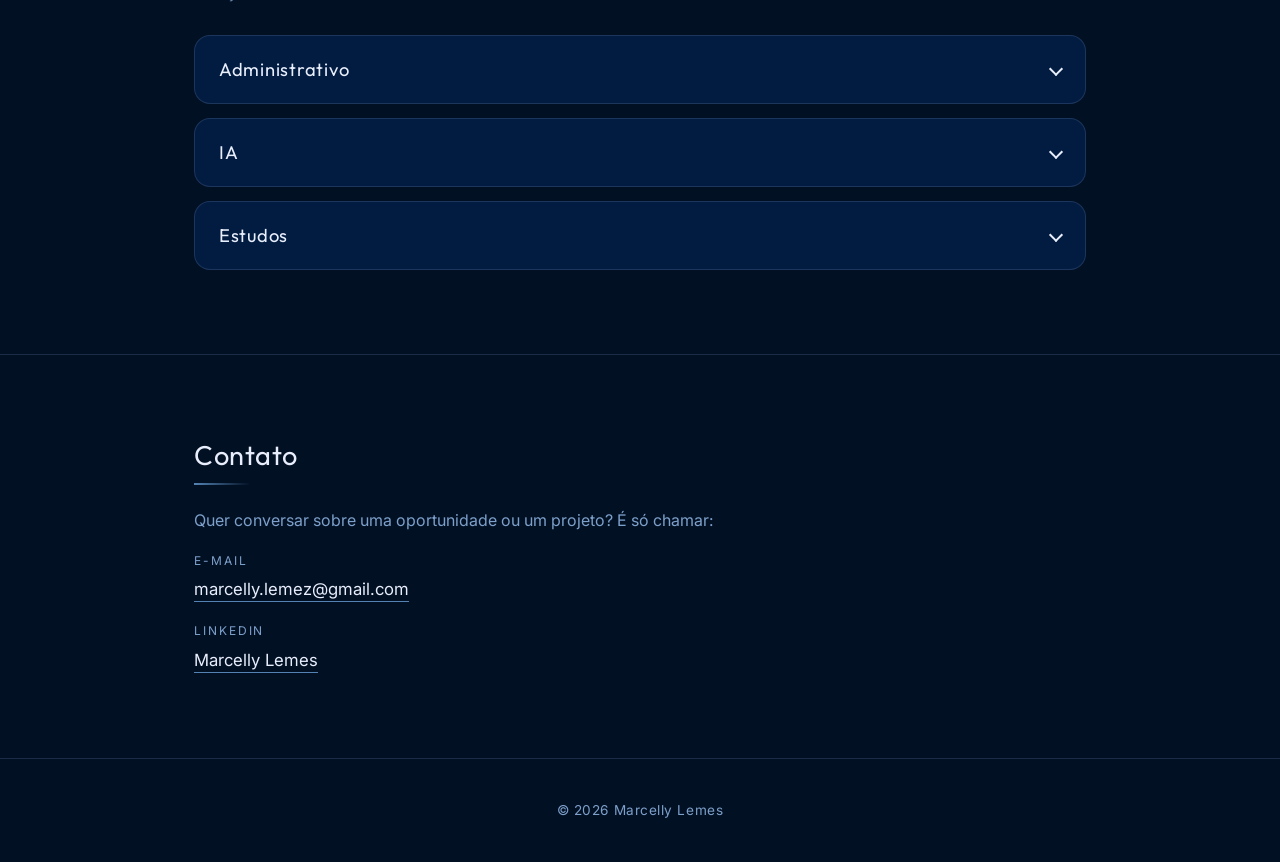
==== commit a471acf8: "Remove o widget "Assistente de Vendas" A pedido da Marcelly: ela vai criar um assistente próprio que" ====
--- a/index.html
+++ b/index.html
@@ -265,68 +265,5 @@
 
   <!-- Caminho relativo para o JavaScript -->
   <script src="script.js"></script>
-
-<!-- Assistente de Vendas com IA -->
-<style>
-  #av-btn{position:fixed;right:20px;bottom:20px;width:60px;height:60px;border-radius:50%;border:0;
-    background:#F89235;color:#fff;font-size:26px;cursor:pointer;box-shadow:0 4px 18px rgba(0,0,0,.45);border:2px solid #fff;z-index:9999}
-  #av-box{position:fixed;right:20px;bottom:90px;width:340px;max-width:calc(100vw - 40px);height:460px;
-    background:#fff;border-radius:14px;box-shadow:0 8px 30px rgba(0,0,0,.25);display:none;flex-direction:column;
-    overflow:hidden;z-index:9999;font-family:system-ui,sans-serif}
-  #av-head{background:#021024;color:#fff;padding:12px 14px;font-weight:600}
-  #av-head small{display:block;font-weight:400;opacity:.8;font-size:11px}
-  #av-msgs{flex:1;overflow-y:auto;padding:12px;background:#f6f7fb}
-  .av-m{margin:6px 0;padding:9px 12px;border-radius:12px;max-width:85%;white-space:pre-wrap;
-    overflow-wrap:anywhere;font-size:14px;line-height:1.4}
-  .av-u{background:#052659;color:#fff;margin-left:auto}
-  .av-a{background:#fff;border:1px solid #e3e6ef}
-  .av-a a{color:#021024;font-weight:600}
-  #av-form{display:flex;border-top:1px solid #e3e6ef}
-  #av-in{flex:1;border:0;padding:12px;font-size:14px;outline:none}
-  #av-send{border:0;background:#021024;color:#fff;padding:0 16px;cursor:pointer}
-</style>
-<button id="av-btn" aria-label="Falar com a assistente">&#128172;</button>
-<div id="av-box">
-  <div id="av-head">Assistente de vendas<small>Atendimento por assistente virtual</small></div>
-  <div id="av-msgs"></div>
-  <form id="av-form"><input id="av-in" placeholder="Digite sua mensagem..." autocomplete="off">
-    <button id="av-send">Enviar</button></form>
-</div>
-<script>
-(() => {
-  const WORKER_URL = "https://assistente-vendas.edusiaia.workers.dev";
-  const hist = [];
-  const box = document.getElementById("av-box"), msgs = document.getElementById("av-msgs");
-  // Escapa o texto e transforma URLs em links clicáveis
-  const linkar = (t) => t
-    .replace(/[&<>"]/g, (c) => ({ "&": "&amp;", "<": "&lt;", ">": "&gt;", '"': "&quot;" }[c]))
-    .replace(/https?:\/\/[^\s<]+[^\s<.,;:!?)]/g,
-      (u) => `<a href="${u}" target="_blank" rel="noopener">${u}</a>`);
-  const add = (txt, cls) => { const d = document.createElement("div"); d.className = "av-m " + cls;
-    if (cls === "av-a") d.innerHTML = linkar(txt); else d.textContent = txt;
-    msgs.appendChild(d); msgs.scrollTop = msgs.scrollHeight; return d; };
-  document.getElementById("av-btn").onclick = () => {
-    box.style.display = box.style.display === "flex" ? "none" : "flex";
-    if (!msgs.children.length) add("Olá! Como posso ajudar você hoje?", "av-a");
-  };
-  document.getElementById("av-form").onsubmit = async (ev) => {
-    ev.preventDefault();
-    const inp = document.getElementById("av-in"), txt = inp.value.trim();
-    if (!txt) return; inp.value = "";
-    add(txt, "av-u"); hist.push({ role: "user", content: txt });
-    const wait = add("digitando...", "av-a");
-    try {
-      const r = await fetch(WORKER_URL, { method: "POST", headers: { "Content-Type": "application/json" },
-        body: JSON.stringify({ messages: hist }) });
-      const data = await r.json();
-      const resp = data.reply || data.error || "Não consegui responder agora.";
-      wait.innerHTML = linkar(resp);
-      if (data.reply) hist.push({ role: "assistant", content: data.reply }); else hist.pop();
-    } catch { wait.textContent = "Falha de conexão. Tente novamente."; hist.pop(); }
-    msgs.scrollTop = msgs.scrollHeight;
-  };
-})();
-</script>
-
 </body>
 </html>
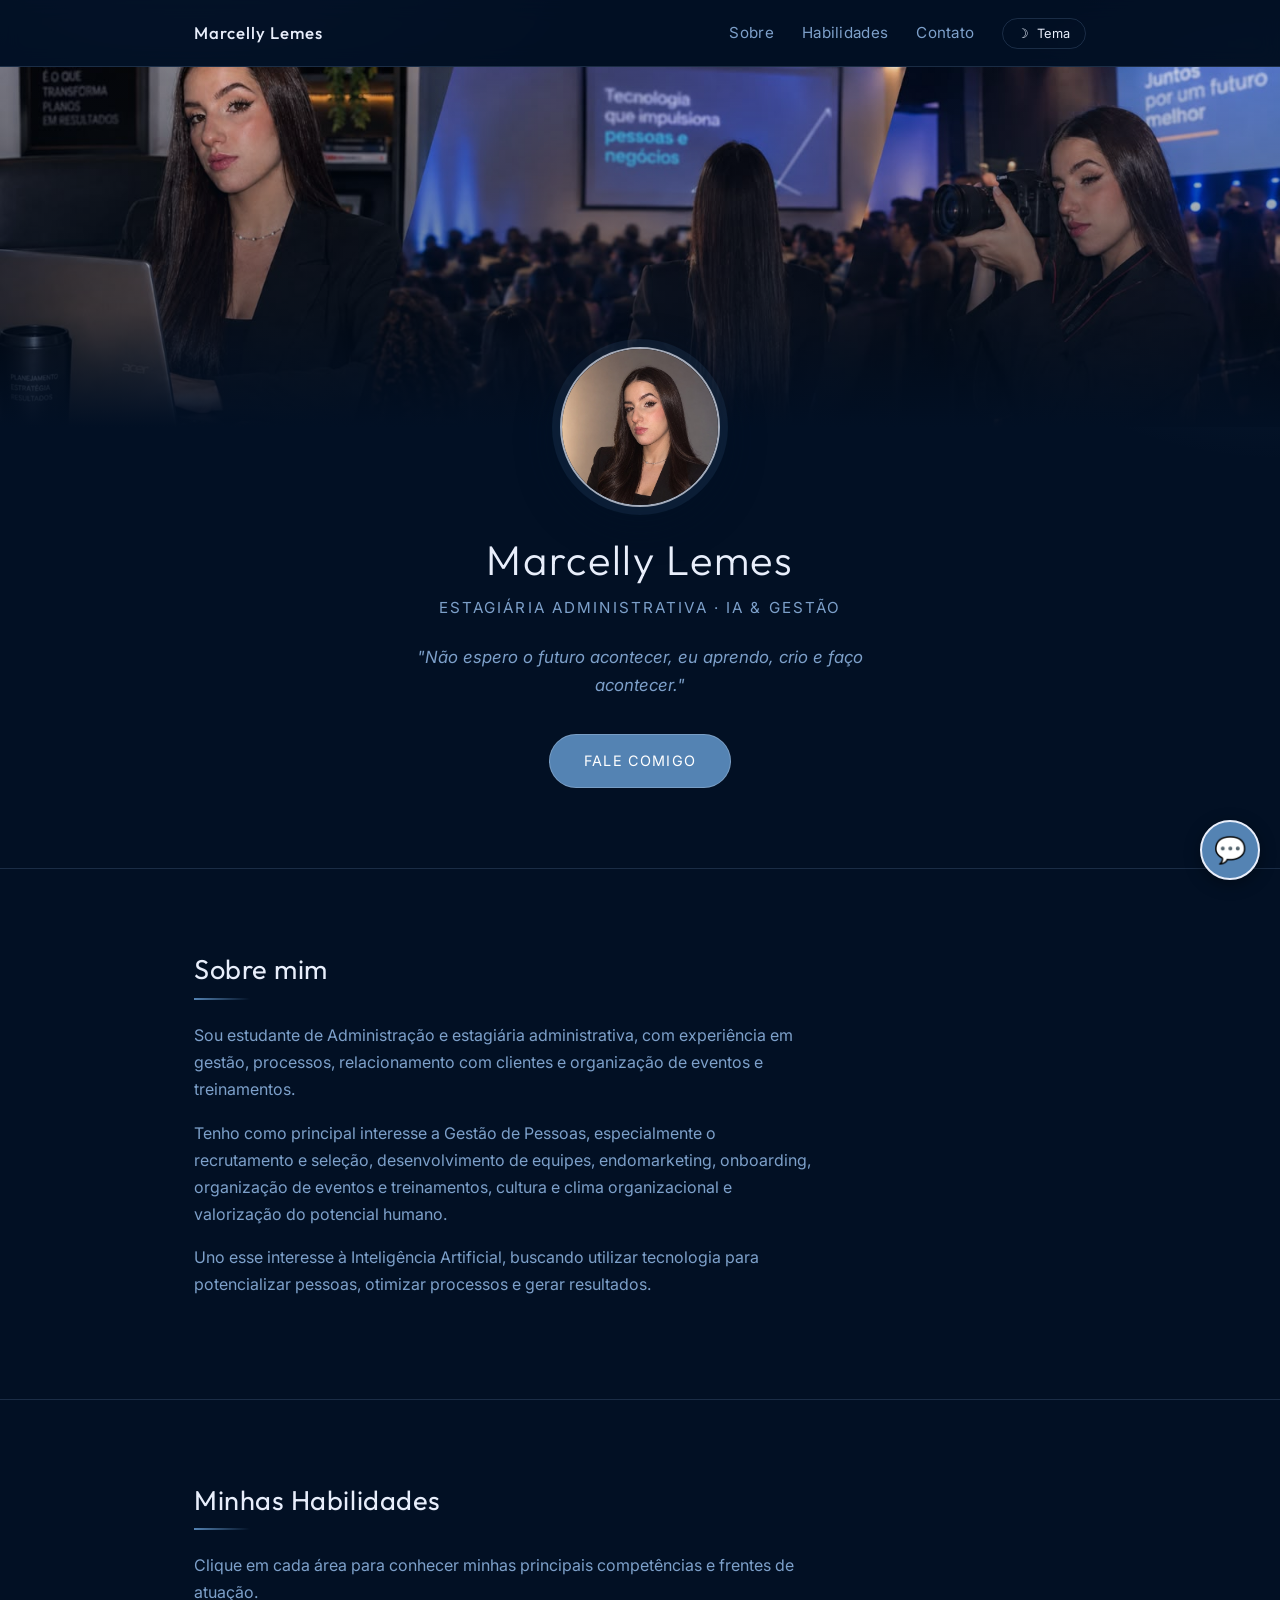
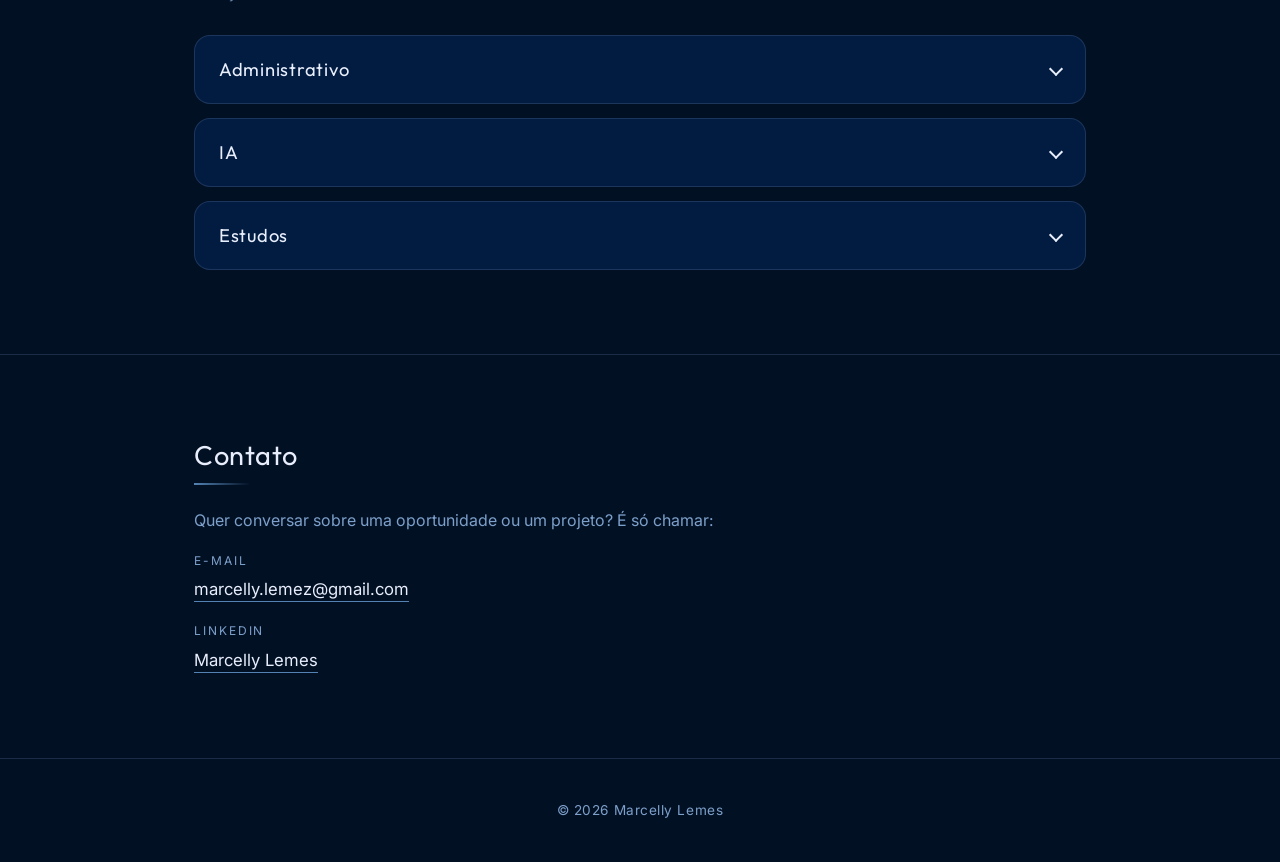
==== commit 1d6c750b: "Ativa o assistente de vendas no site - Carrega chat.js no index.html - Aponta o chat para o Worker a" ====
--- a/index.html
+++ b/index.html
@@ -265,5 +265,6 @@
 
   <!-- Caminho relativo para o JavaScript -->
   <script src="script.js"></script>
+  <script src="chat.js"></script>
 </body>
 </html>
